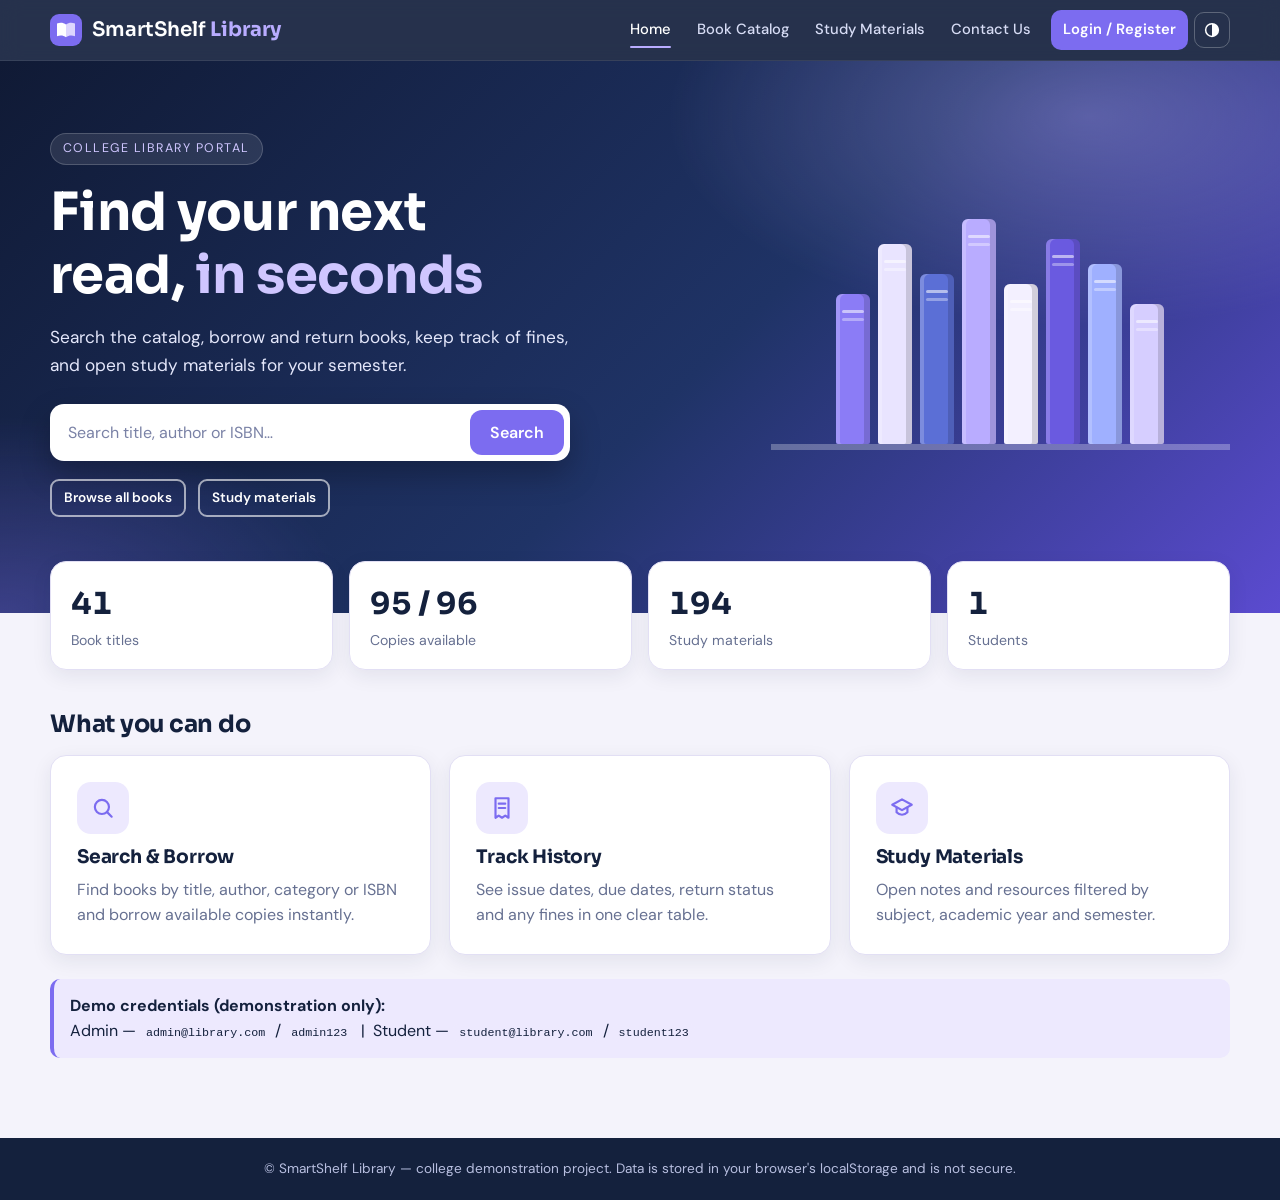
==== index.html @ 4c3dbc3a "Fix Vercel root page file names" ====
<!DOCTYPE html>
<html lang="en">
<head>
  <meta charset="UTF-8" />
  <meta name="viewport" content="width=device-width, initial-scale=1.0" />
  <title>SmartShelf Library – College Library Management System</title>
  <link rel="preconnect" href="https://fonts.googleapis.com" />
  <link rel="preconnect" href="https://fonts.gstatic.com" crossorigin />
  <link href="https://fonts.googleapis.com/css2?family=DM+Sans:wght@400;500;600;700&family=Sora:wght@500;600;700&display=swap" rel="stylesheet" />
  <link rel="stylesheet" href="style.css" />
</head>
<body>

  <!-- ========== HEADER / NAVIGATION ========== -->
  <header class="site-header">
    <div class="container header-inner">
      <a href="#" class="brand" data-page="home">
        <svg class="logo" viewBox="0 0 32 32" width="32" height="32" aria-hidden="true"><rect width="32" height="32" rx="9" fill="#7c6cf0"/><path d="M7 9.5c3.2-1.3 6.3-1 9 .9v12.8c-2.7-1.9-5.8-2.2-9-.9z" fill="#fff"/><path d="M25 9.5c-3.2-1.3-6.3-1-9 .9v12.8c2.7-1.9 5.8-2.2 9-.9z" fill="#ddd6fe"/></svg>
        <span>SmartShelf <b>Library</b></span></a>
      <button class="menu-toggle" id="menuToggle" aria-label="Toggle menu">☰</button>
      <nav class="main-nav" id="mainNav">
        <a href="#" data-page="home">Home</a>
        <a href="#" data-page="catalog">Book Catalog</a>
        <a href="#" data-page="materials">Study Materials</a>
        <a href="#" data-page="history" id="navHistory" hidden>My Borrowing</a>
        <a href="#" data-page="profile" id="navProfile" hidden>My Profile</a>
        <a href="#" data-page="admin" id="navAdmin" hidden>Admin Dashboard</a>
        <a href="#" data-page="contact">Contact Us</a>
        <a href="#" data-page="auth" id="navLogin" class="nav-cta">Login / Register</a>
        <button class="icon-btn" id="themeToggle" type="button" aria-label="Switch light or dark theme" title="Switch theme"><svg viewBox="0 0 24 24" width="18" height="18" aria-hidden="true"><circle cx="12" cy="12" r="8.5" fill="none" stroke="currentColor" stroke-width="2"/><path d="M12 3.5a8.5 8.5 0 0 1 0 17z" fill="currentColor"/></svg></button>
        <button class="btn btn-outline-light btn-sm" id="logoutBtn" hidden>Logout (<span id="navUserName"></span>)</button>
      </nav>
    </div>
  </header>

  <main>

    <!-- ========== HOME ========== -->
    <section class="page active" id="page-home">
      <div class="hero">
        <div class="container hero-inner">
          <div>
            <span class="eyebrow">College Library Portal</span>
            <h1>Find your next read, <span>in seconds</span></h1>
            <p>Search the catalog, borrow and return books, keep track of fines, and open study materials for your semester.</p>
            <form class="hero-search" id="heroSearch" role="search">
              <input type="search" id="heroQuery" placeholder="Search title, author or ISBN…" aria-label="Search books" />
              <button class="btn btn-primary" type="submit">Search</button>
            </form>
            <div class="hero-actions">
              <button class="btn btn-ghost btn-sm" data-page="catalog">Browse all books</button>
              <button class="btn btn-ghost btn-sm" data-page="materials">Study materials</button>
            </div>
          </div>
          <div class="shelf" aria-hidden="true">
            <span style="--h:150px;--c:#8b7cf6;--d:0"></span><span style="--h:200px;--c:#e9e4ff;--d:1"></span>
            <span style="--h:170px;--c:#5b6fd6;--d:2"></span><span style="--h:225px;--c:#b9acff;--d:3"></span>
            <span style="--h:160px;--c:#f3f0ff;--d:4"></span><span style="--h:205px;--c:#6a5ae0;--d:5"></span>
            <span style="--h:180px;--c:#9fb0ff;--d:6"></span><span style="--h:140px;--c:#d6ceff;--d:7"></span>
          </div>
        </div>
      </div>
      <div class="container">
        <div class="stats-grid" id="homeStats"></div>
        <h2 class="section-title">What you can do</h2>
        <div class="feature-grid">
          <div class="card feature"><div class="icon"><svg viewBox="0 0 24 24" width="26" height="26" fill="none" stroke="currentColor" stroke-width="2" stroke-linecap="round" stroke-linejoin="round"><circle cx="11" cy="11" r="6.5"/><path d="M20 20l-4.2-4.2"/></svg></div><h3>Search &amp; Borrow</h3><p>Find books by title, author, category or ISBN and borrow available copies instantly.</p></div>
          <div class="card feature"><div class="icon"><svg viewBox="0 0 24 24" width="26" height="26" fill="none" stroke="currentColor" stroke-width="2" stroke-linecap="round" stroke-linejoin="round"><path d="M6 3h12v18l-3-2-3 2-3-2-3 2z"/><path d="M9 8h6M9 12h6"/></svg></div><h3>Track History</h3><p>See issue dates, due dates, return status and any fines in one clear table.</p></div>
          <div class="card feature"><div class="icon"><svg viewBox="0 0 24 24" width="26" height="26" fill="none" stroke="currentColor" stroke-width="2" stroke-linecap="round" stroke-linejoin="round"><path d="M3 9l9-5 9 5-9 5z"/><path d="M7 11.5V16c1.5 1.6 3.2 2.2 5 2.2s3.5-.6 5-2.2v-4.5"/></svg></div><h3>Study Materials</h3><p>Open notes and resources filtered by subject, academic year and semester.</p></div>
        </div>
        <div class="notice">
          <strong>Demo credentials (demonstration only):</strong><br />
          Admin — <code>admin@library.com</code> / <code>admin123</code> &nbsp;|&nbsp;
          Student — <code>student@library.com</code> / <code>student123</code>
        </div>
      </div>
    </section>

    <!-- ========== BOOK CATALOG ========== -->
    <section class="page" id="page-catalog">
      <div class="container">
        <h2 class="page-title">Book Catalog</h2>
        <div class="toolbar">
          <input type="search" id="bookSearch" placeholder="Search by title, author, category or ISBN…" />
          <select id="bookCategory"><option value="">All categories</option></select>
        </div>
        <div class="book-grid" id="bookGrid"></div>
      </div>
    </section>

    <!-- ========== STUDY MATERIALS ========== -->
    <section class="page" id="page-materials">
      <div class="container">
        <h2 class="page-title">Study Materials</h2>
        <div class="toolbar">
          <input type="search" id="matSearch" placeholder="Search by title or subject…" />
          <select id="matYear">
            <option value="">All years</option>
            <option value="1">Year 1</option><option value="2">Year 2</option>
            <option value="3">Year 3</option><option value="4">Year 4</option>
          </select>
          <select id="matSem">
            <option value="">All semesters</option>
            <option value="1">Semester 1</option><option value="2">Semester 2</option>
            <option value="3">Semester 3</option><option value="4">Semester 4</option>
            <option value="5">Semester 5</option><option value="6">Semester 6</option>
            <option value="7">Semester 7</option><option value="8">Semester 8</option>
          </select>
        </div>
        <div class="book-grid" id="materialGrid"></div>
      </div>
    </section>

    <!-- ========== MY BORROWING HISTORY ========== -->
    <section class="page" id="page-history">
      <div class="container">
        <h2 class="page-title">My Borrowing History</h2>
        <div class="stats-grid" id="historyStats"></div>
        <div class="card">
          <div class="table-wrap">
            <table>
              <thead>
                <tr><th>Book</th><th>Issued</th><th>Expected Return</th><th>Returned</th><th>Status</th><th>Fine</th></tr>
              </thead>
              <tbody id="historyBody"></tbody>
            </table>
          </div>
        </div>
        <div class="notice" id="fineRuleNote"></div>
      </div>
    </section>

    <!-- ========== MY PROFILE ========== -->
    <section class="page" id="page-profile">
      <div class="container narrow">
        <h2 class="page-title">My Profile</h2>
        <div class="card pad">
          <div class="avatar" id="profileAvatar">?</div>
          <form id="profileForm" novalidate>
            <label for="profName">Name</label>
            <input type="text" id="profName" />
            <label for="profEmail">Email</label>
            <input type="email" id="profEmail" disabled />
            <label for="profRole">Account role</label>
            <input type="text" id="profRole" disabled />
            <button class="btn btn-primary" type="submit">Update Name</button>
          </form>
        </div>
      </div>
    </section>

    <!-- ========== ADMIN DASHBOARD ========== -->
    <section class="page" id="page-admin">
      <div class="container">
        <h2 class="page-title">Admin Dashboard</h2>
        <div class="tabs" id="adminTabs">
          <button class="tab active" data-tab="overview">Overview</button>
          <button class="tab" data-tab="books">Book Inventory</button>
          <button class="tab" data-tab="issue">Issue &amp; Return</button>
          <button class="tab" data-tab="fines">Fines</button>
          <button class="tab" data-tab="materials">Study Materials</button>
          <button class="tab" data-tab="users">Users</button>
          <button class="tab" data-tab="messages">Messages</button>
        </div>

        <!-- Overview -->
        <div class="tab-pane active" id="tab-overview">
          <div class="stats-grid" id="adminStats"></div>
          <div class="card pad">
            <h3>Recent borrowing activity</h3>
            <ul class="activity" id="recentActivity"></ul>
          </div>
          <div class="card pad">
            <h3>Demo data</h3>
            <p class="muted">Restore the original sample books, materials, users and records.</p>
            <button class="btn btn-danger" id="resetDataBtn">Reset demo data</button>
          </div>
        </div>

        <!-- Book inventory -->
        <div class="tab-pane" id="tab-books">
          <div class="pane-head"><h3>Book Inventory</h3><button class="btn btn-primary" id="addBookBtn">+ Add Book</button></div>
          <div class="card"><div class="table-wrap">
            <table>
              <thead><tr><th>Title / Author</th><th>Category</th><th>ISBN</th><th>Total</th><th>Issued</th><th>Available</th><th>Actions</th></tr></thead>
              <tbody id="adminBooksBody"></tbody>
            </table>
          </div></div>
        </div>

        <!-- Issue / return -->
        <div class="tab-pane" id="tab-issue">
          <div class="card pad">
            <h3>Issue a book</h3>
            <form id="issueForm" class="inline-form" novalidate>
              <div><label for="issueEmail">Student email</label><input type="email" id="issueEmail" placeholder="student@library.com" /></div>
              <div><label for="issueBook">Book</label><select id="issueBook"></select></div>
              <div><button class="btn btn-primary" type="submit">Issue Book</button></div>
            </form>
            <p class="muted">Issue date is today; expected return is 14 days later.</p>
          </div>
          <div class="card"><div class="table-wrap">
            <table>
              <thead><tr><th>Student</th><th>Book</th><th>Issued</th><th>Due</th><th>Returned</th><th>Status</th><th>Action</th></tr></thead>
              <tbody id="adminRecordsBody"></tbody>
            </table>
          </div></div>
        </div>

        <!-- Fines -->
        <div class="tab-pane" id="tab-fines">
          <div class="card pad">
            <h3>Fine settings</h3>
            <form id="rateForm" class="inline-form" novalidate>
              <div><label for="fineRate">Fine per overdue day (₹)</label><input type="number" id="fineRate" min="0" step="1" /></div>
              <div><button class="btn btn-primary" type="submit">Save Rate</button></div>
            </form>
            <p class="muted">Changing the rate affects books still issued. Returned books keep the rate used when they were returned.</p>
          </div>
          <div class="stats-grid" id="fineStats"></div>
          <div class="card"><div class="table-wrap">
            <table>
              <thead><tr><th>Student</th><th>Book</th><th>Status</th><th>Calculation</th><th>Fine</th><th>Payment</th></tr></thead>
              <tbody id="adminFinesBody"></tbody>
            </table>
          </div></div>
        </div>

        <!-- Study materials -->
        <div class="tab-pane" id="tab-materials">
          <div class="pane-head"><h3>Study Materials</h3><button class="btn btn-primary" id="addMaterialBtn">+ Add Material</button></div>
          <div class="card"><div class="table-wrap">
            <table>
              <thead><tr><th>Title</th><th>Subject</th><th>Year</th><th>Sem</th><th>URL</th><th>Actions</th></tr></thead>
              <tbody id="adminMaterialsBody"></tbody>
            </table>
          </div></div>
        </div>

        <!-- Users -->
        <div class="tab-pane" id="tab-users">
          <h3>Registered Users</h3>
          <div class="card"><div class="table-wrap">
            <table>
              <thead><tr><th>Name</th><th>Email</th><th>Role</th><th>Active loans</th></tr></thead>
              <tbody id="adminUsersBody"></tbody>
            </table>
          </div></div>
        </div>

        <!-- Messages -->
        <div class="tab-pane" id="tab-messages">
          <h3>Contact Messages (stored locally)</h3>
          <div id="adminMessages"></div>
        </div>
      </div>
    </section>

    <!-- ========== CONTACT ========== -->
    <section class="page" id="page-contact">
      <div class="container narrow">
        <h2 class="page-title">Contact Us</h2>
        <div class="card pad">
          <form id="contactForm" novalidate>
            <label for="cName">Name</label>
            <input type="text" id="cName" />
            <label for="cEmail">Email</label>
            <input type="email" id="cEmail" />
            <label for="cSubject">Subject</label>
            <input type="text" id="cSubject" />
            <label for="cMessage">Message</label>
            <textarea id="cMessage" rows="5"></textarea>
            <button class="btn btn-primary" type="submit">Submit</button>
          </form>
          <p class="muted small">Demo notice: messages are saved only in this browser's localStorage. No email is sent.</p>
        </div>
      </div>
    </section>

    <!-- ========== LOGIN / REGISTER ========== -->
    <section class="page" id="page-auth">
      <div class="container narrow">
        <div class="card pad">
          <div class="tabs">
            <button class="tab active" data-auth="login">Login</button>
            <button class="tab" data-auth="register">Register</button>
          </div>

          <form id="loginForm" novalidate>
            <label for="loginEmail">Email</label>
            <input type="email" id="loginEmail" autocomplete="username" />
            <label for="loginPassword">Password</label>
            <input type="password" id="loginPassword" autocomplete="current-password" />
            <button class="btn btn-primary block" type="submit">Log In</button>
            <div class="notice small">
              <strong>Demonstration credentials only</strong><br />
              Admin: admin@library.com / admin123<br />
              Student: student@library.com / student123
            </div>
          </form>

          <form id="registerForm" novalidate hidden>
            <label for="regName">Full name</label>
            <input type="text" id="regName" />
            <label for="regEmail">Email</label>
            <input type="email" id="regEmail" />
            <label for="regPassword">Password (min 6 characters)</label>
            <input type="password" id="regPassword" autocomplete="new-password" />
            <button class="btn btn-primary block" type="submit">Create Account</button>
            <p class="muted small">Demo only — do not use a real password.</p>
          </form>
        </div>
      </div>
    </section>
  </main>

  <footer class="site-footer">
    <div class="container">© SmartShelf Library — college demonstration project. Data is stored in your browser's localStorage and is not secure.</div>
  </footer>

  <!-- ========== BOOK MODAL ========== -->
  <div class="modal" id="bookModal" hidden>
    <div class="modal-box">
      <h3 id="bookModalTitle">Add Book</h3>
      <form id="bookForm" novalidate>
        <input type="hidden" id="bookId" />
        <label for="bTitle">Title</label><input type="text" id="bTitle" />
        <label for="bAuthor">Author</label><input type="text" id="bAuthor" />
        <label for="bCategory">Category</label><input type="text" id="bCategory" list="categoryList" />
        <datalist id="categoryList"></datalist>
        <label for="bIsbn">ISBN (10 or 13 digits)</label><input type="text" id="bIsbn" />
        <label for="bDesc">Description</label><textarea id="bDesc" rows="3"></textarea>
        <label for="bTotal">Total copies</label><input type="number" id="bTotal" min="1" step="1" />
        <div class="modal-actions">
          <button type="button" class="btn btn-secondary" data-close="bookModal">Cancel</button>
          <button type="submit" class="btn btn-primary">Save Book</button>
        </div>
      </form>
    </div>
  </div>

  <!-- ========== MATERIAL MODAL ========== -->
  <div class="modal" id="materialModal" hidden>
    <div class="modal-box">
      <h3 id="materialModalTitle">Add Study Material</h3>
      <form id="materialForm" novalidate>
        <input type="hidden" id="mId" />
        <label for="mTitle">Title</label><input type="text" id="mTitle" />
        <label for="mSubject">Subject</label><input type="text" id="mSubject" />
        <label for="mYear">Academic year</label>
        <select id="mYear"><option value="1">Year 1</option><option value="2">Year 2</option><option value="3">Year 3</option><option value="4">Year 4</option></select>
        <label for="mSem">Semester</label>
        <select id="mSem">
          <option value="1">Semester 1</option><option value="2">Semester 2</option><option value="3">Semester 3</option><option value="4">Semester 4</option>
          <option value="5">Semester 5</option><option value="6">Semester 6</option><option value="7">Semester 7</option><option value="8">Semester 8</option>
        </select>
        <label for="mUrl">Resource URL (http:// or https://)</label><input type="url" id="mUrl" placeholder="https://…" />
        <div class="modal-actions">
          <button type="button" class="btn btn-secondary" data-close="materialModal">Cancel</button>
          <button type="submit" class="btn btn-primary">Save Material</button>
        </div>
      </form>
    </div>
  </div>

  <!-- ========== CONFIRM MODAL ========== -->
  <div class="modal" id="confirmModal" hidden>
    <div class="modal-box">
      <h3>Please confirm</h3>
      <p id="confirmText"></p>
      <div class="modal-actions">
        <button type="button" class="btn btn-secondary" data-close="confirmModal">Cancel</button>
        <button type="button" class="btn btn-danger" id="confirmYes">Yes, continue</button>
      </div>
    </div>
  </div>

  <!-- ========== TOASTS ========== -->
  <div class="toast-container" id="toastBox" aria-live="polite"></div>

  <script src="script.js"></script>
</body>
</html>
---- style.css ----
/* ===== CampusLib styles: navy, white and light purple (with dark mode) ===== */
:root {
  color-scheme: light;
  --font-display: "Sora", "Segoe UI", system-ui, sans-serif;
  --font-body: "DM Sans", "Segoe UI", system-ui, -apple-system, Roboto, Arial, sans-serif;
  --bg: #f4f3fb;
  --surface: #ffffff;
  --tint: #ede9fe;
  --tint-2: #f8f7ff;
  --ink: #14213d;
  --text: #2a3150;
  --muted: #667091;
  --border: #e2dff4;
  --primary: #7c6cf0;
  --primary-strong: #6757dd;
  --on-primary: #ffffff;
  --navy: #14213d;
  --navy-2: #1f3366;
  --on-navy: #d7dcf5;
  --ok: #17835a; --ok-bg: #dcf5ea;
  --bad: #c93a46; --bad-bg: #fde3e5;
  --warn: #a8680b; --warn-bg: #fdefd6;
  --info: #3b3f8f; --info-bg: #ede9fe;
  --shadow: 0 6px 20px rgba(20, 33, 61, 0.08);
  --shadow-hover: 0 14px 30px rgba(20, 33, 61, 0.16);
  --radius: 16px;
}
@media (prefers-color-scheme: dark) {
  :root:not([data-theme="light"]) {
    color-scheme: dark;
    --bg: #0d1324; --surface: #161e38; --tint: #262b5c; --tint-2: #1b2445;
    --ink: #eef0ff; --text: #cfd4ee; --muted: #96a0c6; --border: #2a3560;
    --primary: #9486ff; --primary-strong: #a89cff; --on-primary: #0d1324;
    --ok: #4fd1a1; --ok-bg: #123a2e; --bad: #ff7b86; --bad-bg: #3d1b24;
    --warn: #f0b45a; --warn-bg: #3a2c12; --info: #c4bcff; --info-bg: #2a2d63;
    --shadow: 0 6px 20px rgba(0, 0, 0, 0.35); --shadow-hover: 0 14px 30px rgba(0, 0, 0, 0.5);
  }
}
:root[data-theme="dark"] {
  color-scheme: dark;
  --bg: #0d1324; --surface: #161e38; --tint: #262b5c; --tint-2: #1b2445;
  --ink: #eef0ff; --text: #cfd4ee; --muted: #96a0c6; --border: #2a3560;
  --primary: #9486ff; --primary-strong: #a89cff; --on-primary: #0d1324;
  --ok: #4fd1a1; --ok-bg: #123a2e; --bad: #ff7b86; --bad-bg: #3d1b24;
  --warn: #f0b45a; --warn-bg: #3a2c12; --info: #c4bcff; --info-bg: #2a2d63;
  --shadow: 0 6px 20px rgba(0, 0, 0, 0.35); --shadow-hover: 0 14px 30px rgba(0, 0, 0, 0.5);
}

* { box-sizing: border-box; }
html { scroll-behavior: smooth; }
body {
  margin: 0;
  font-family: var(--font-body);
  color: var(--text);
  background: var(--bg);
  line-height: 1.6;
  min-height: 100vh;
  display: flex;
  flex-direction: column;
  transition: background .3s, color .3s;
}
main { flex: 1; }
[hidden] { display: none !important; }
h1, h2, h3 { font-family: var(--font-display); line-height: 1.2; margin: 0 0 .5rem; color: var(--ink); text-wrap: balance; letter-spacing: -0.01em; }
code { background: var(--tint); color: var(--ink); padding: 2px 6px; border-radius: 6px; font-size: .9em; }
.container { width: min(1180px, calc(100% - 32px)); margin: 0 auto; }
.narrow { width: min(560px, calc(100% - 32px)); margin: 0 auto; }
.muted { color: var(--muted); }
.small { font-size: .85rem; }
:focus-visible { outline: 3px solid var(--primary); outline-offset: 2px; }

/* ---------- Header ---------- */
.site-header { background: rgba(20, 33, 61, .92); backdrop-filter: blur(10px); -webkit-backdrop-filter: blur(10px); position: sticky; top: env(safe-area-inset-top, 0px); z-index: 50; border-bottom: 1px solid rgba(255,255,255,.08); }
.header-inner { display: flex; align-items: center; justify-content: space-between; padding: 10px 0; gap: 12px; }
.brand { display: flex; align-items: center; gap: 10px; color: #fff; text-decoration: none; font-family: var(--font-display); font-size: 1.25rem; font-weight: 600; }
.brand b { color: #b9acff; font-weight: 700; }
.logo { flex: none; }
.main-nav { display: flex; align-items: center; gap: 2px; flex-wrap: wrap; }
.main-nav a {
  position: relative; color: var(--on-navy); text-decoration: none; padding: 8px 12px; border-radius: 10px;
  font-size: .92rem; font-weight: 500; transition: background .2s, color .2s;
}
.main-nav a:hover { background: rgba(255,255,255,.1); color: #fff; }
.main-nav a.active { color: #fff; }
.main-nav a.active::after { content: ""; position: absolute; left: 12px; right: 12px; bottom: 2px; height: 2px; border-radius: 2px; background: #b9acff; }
.main-nav a.nav-cta { background: var(--primary); color: var(--on-primary); font-weight: 600; margin-left: 6px; }
.main-nav a.nav-cta.active::after { display: none; }
.menu-toggle { display: none; background: none; border: 0; color: #fff; font-size: 1.6rem; cursor: pointer; padding: 4px 8px; }
.icon-btn { display: inline-grid; place-items: center; width: 36px; height: 36px; margin-left: 4px; border-radius: 10px; border: 1px solid rgba(255,255,255,.25); background: transparent; color: #fff; cursor: pointer; transition: background .2s, transform .2s; }
.icon-btn:hover { background: rgba(255,255,255,.12); transform: rotate(20deg); }

/* ---------- Hero ---------- */
.hero {
  position: relative; overflow: hidden; color: #fff; padding: 72px 0 96px;
  background:
    radial-gradient(600px 300px at 85% 10%, rgba(185, 172, 255, .35), transparent 70%),
    radial-gradient(500px 280px at 0% 100%, rgba(124, 108, 240, .35), transparent 70%),
    linear-gradient(135deg, #101a35 0%, #1f3366 55%, #5b4bd0 100%);
}
.hero-inner { display: grid; grid-template-columns: minmax(0, 1.2fr) minmax(0, .8fr); gap: 32px; align-items: center; }
.eyebrow { display: inline-block; font-size: .78rem; letter-spacing: .12em; text-transform: uppercase; color: #cfc6ff; background: rgba(255,255,255,.1); border: 1px solid rgba(255,255,255,.18); padding: 5px 12px; border-radius: 999px; margin-bottom: 16px; }
.hero h1 { color: #fff; font-size: clamp(2rem, 5vw, 3.3rem); max-width: 640px; }
.hero h1 span { color: #cfc6ff; }
.hero p { max-width: 540px; font-size: 1.08rem; color: #e4e7fb; }
.hero-search { display: flex; gap: 8px; max-width: 520px; margin-top: 24px; background: #fff; padding: 6px; border-radius: 14px; box-shadow: 0 14px 30px rgba(0,0,0,.25); }
.hero-search input { border: 0; box-shadow: none; background: transparent; color: #14213d; flex: 1; min-width: 0; padding: 10px 12px; }
.hero-search input::placeholder { color: #7a82a6; }
.hero-search .btn { margin: 0 !important; flex: none; }
.hero-actions { display: flex; gap: 12px; flex-wrap: wrap; margin-top: 18px; }

/* decorative bookshelf */
.shelf { display: flex; align-items: flex-end; justify-content: center; gap: 8px; height: 250px; padding: 0 18px; border-bottom: 6px solid rgba(255,255,255,.28); }
.shelf span {
  width: 34px; height: var(--h); background: var(--c); border-radius: 6px 6px 2px 2px;
  box-shadow: inset -6px 0 0 rgba(0,0,0,.14), inset 4px 0 0 rgba(255,255,255,.2);
  transform-origin: bottom center; animation: sway 6s ease-in-out infinite; animation-delay: calc(var(--d) * -1s);
}
.shelf span::before { content: ""; display: block; margin: 16px 6px 0; height: 3px; border-radius: 2px; background: rgba(255,255,255,.55); box-shadow: 0 8px 0 rgba(255,255,255,.35); }
@keyframes sway { 0%, 100% { transform: rotate(0deg); } 50% { transform: rotate(1.6deg); } }

/* ---------- Layout bits ---------- */
.page { display: none; padding-bottom: 56px; }
.page.active { display: block; animation: fade .35s ease; }
@keyframes fade { from { opacity: 0; transform: translateY(8px); } to { opacity: 1; transform: none; } }
.page-title { font-size: 1.9rem; margin: 34px 0 6px; }
.page-sub { color: var(--muted); margin: 0 0 20px; }
.section-title { margin: 40px 0 16px; font-size: 1.5rem; }
.card { background: var(--surface); border-radius: var(--radius); box-shadow: var(--shadow); border: 1px solid var(--border); margin-bottom: 20px; transition: background .3s, border-color .3s; }
.card.pad { padding: 24px; }
.stats-grid { display: grid; grid-template-columns: repeat(auto-fit, minmax(190px, 1fr)); gap: 16px; margin: -52px 0 24px; position: relative; }
.page:not(#page-home) .stats-grid { margin: 0 0 20px; }
.stat { background: var(--surface); border-radius: var(--radius); padding: 18px 20px; box-shadow: var(--shadow); border: 1px solid var(--border); transition: transform .2s, box-shadow .2s; animation: rise .5s both; }
.stat:nth-child(2) { animation-delay: .06s; } .stat:nth-child(3) { animation-delay: .12s; }
.stat:nth-child(4) { animation-delay: .18s; } .stat:nth-child(5) { animation-delay: .24s; } .stat:nth-child(6) { animation-delay: .3s; }
.stat:hover { transform: translateY(-3px); box-shadow: var(--shadow-hover); }
.stat .num { font-family: var(--font-display); font-size: 1.9rem; font-weight: 700; color: var(--ink); font-variant-numeric: tabular-nums; }
.stat .lbl { color: var(--muted); font-size: .88rem; }
.stat.warn .num { color: var(--bad); }
@keyframes rise { from { opacity: 0; transform: translateY(14px); } to { opacity: 1; transform: none; } }
.feature-grid { display: grid; grid-template-columns: repeat(auto-fit, minmax(240px, 1fr)); gap: 18px; }
.feature { padding: 26px; margin: 0; transition: transform .2s, box-shadow .2s; }
.feature:hover { transform: translateY(-4px); box-shadow: var(--shadow-hover); }
.feature .icon { color: var(--primary); background: var(--tint); width: 52px; height: 52px; display: grid; place-items: center; border-radius: 14px; margin-bottom: 12px; }
.feature p { margin: 0; color: var(--muted); }
.notice { background: var(--tint); color: var(--ink); border-left: 4px solid var(--primary); padding: 14px 16px; border-radius: 10px; margin: 24px 0; }
.notice.small { margin: 16px 0 0; font-size: .85rem; }

/* ---------- Buttons ---------- */
.btn {
  display: inline-block; border: 0; cursor: pointer; font: inherit; font-weight: 600;
  padding: 10px 20px; border-radius: 12px; transition: transform .15s, box-shadow .2s, background .2s;
}
.btn:hover:not(:disabled) { transform: translateY(-2px); box-shadow: 0 8px 16px rgba(20,33,61,.2); }
.btn:active:not(:disabled) { transform: translateY(0); }
.btn:disabled { opacity: .55; cursor: not-allowed; }
.btn-primary { background: var(--primary); color: var(--on-primary); }
.btn-primary:hover:not(:disabled) { background: var(--primary-strong); }
.btn-secondary { background: var(--tint); color: var(--ink); }
.btn-danger { background: var(--bad); color: #fff; }
.btn-light { background: #fff; color: #14213d; }
.btn-ghost { background: transparent; color: #fff; border: 2px solid rgba(255,255,255,.6); }
.btn-outline-light { background: transparent; color: #fff; border: 1px solid rgba(255,255,255,.5); margin-left: 4px; }
.btn-sm { padding: 6px 12px; font-size: .85rem; border-radius: 9px; }
.block { width: 100%; margin-top: 8px; }

/* ---------- Forms ---------- */
label { display: block; font-weight: 600; font-size: .9rem; margin: 14px 0 6px; color: var(--ink); }
input, select, textarea {
  width: 100%; font: inherit; padding: 10px 12px; border: 1.5px solid var(--border);
  border-radius: 10px; background: var(--surface); color: var(--text); transition: border-color .2s, box-shadow .2s;
}
input:focus, select:focus, textarea:focus { outline: none; border-color: var(--primary); box-shadow: 0 0 0 3px rgba(124,108,240,.25); }
input:disabled { background: var(--tint-2); color: var(--muted); }
.invalid { border-color: var(--bad) !important; box-shadow: 0 0 0 3px rgba(214,69,80,.2) !important; }
form .btn[type="submit"] { margin-top: 18px; }
.toolbar { display: flex; gap: 12px; flex-wrap: wrap; margin-bottom: 22px; }
.toolbar input { flex: 2 1 260px; }
.toolbar select { flex: 1 1 160px; }
.inline-form { display: flex; gap: 14px; flex-wrap: wrap; align-items: flex-end; }
.inline-form > div { flex: 1 1 200px; min-width: 0; }
.inline-form .btn { margin: 0 !important; }

/* ---------- Book / material cards ---------- */
.book-grid { display: grid; grid-template-columns: repeat(auto-fill, minmax(260px, 1fr)); gap: 20px; }
.book-card { padding: 0; margin: 0; display: flex; flex-direction: column; overflow: hidden; transition: transform .2s, box-shadow .2s; animation: rise .5s both; animation-delay: calc(var(--i, 0) * 45ms); }
.book-card:hover { transform: translateY(-5px); box-shadow: var(--shadow-hover); }
.cover { position: relative; height: 128px; display: flex; flex-direction: column; justify-content: flex-end; padding: 14px 16px; color: #fff; background: linear-gradient(135deg, var(--c1), var(--c2)); overflow: hidden; }
.cover::after { content: ""; position: absolute; inset: 0 auto 0 14px; width: 6px; background: rgba(0,0,0,.16); box-shadow: 10px 0 0 rgba(255,255,255,.12); }
.cover.sm { height: 86px; }
.cover-letter { position: absolute; right: 12px; top: -14px; font-family: var(--font-display); font-weight: 700; font-size: 6.2rem; line-height: 1; color: rgba(255,255,255,.2); transition: transform .3s; }
.book-card:hover .cover-letter { transform: scale(1.08) rotate(-4deg); }
.cover-cat { position: relative; font-size: .72rem; letter-spacing: .1em; text-transform: uppercase; font-weight: 700; padding-left: 22px; text-shadow: 0 1px 2px rgba(0,0,0,.25); }
.card-body { padding: 16px 18px 18px; display: flex; flex-direction: column; gap: 6px; flex: 1; }
.book-card h3 { font-size: 1.04rem; margin: 0; }
.book-card .meta { color: var(--muted); font-size: .86rem; }
.book-card .desc { font-size: .9rem; flex: 1; margin: 2px 0; }
.book-card .foot { display: flex; justify-content: space-between; align-items: center; gap: 8px; margin-top: 8px; flex-wrap: wrap; }
.tag { display: inline-block; background: var(--tint); color: var(--info); font-size: .75rem; padding: 3px 10px; border-radius: 999px; font-weight: 600; }
.badge { display: inline-block; font-size: .78rem; font-weight: 700; padding: 3px 10px; border-radius: 999px; white-space: nowrap; }
.badge.ok { background: var(--ok-bg); color: var(--ok); }
.badge.bad { background: var(--bad-bg); color: var(--bad); }
.badge.warn { background: var(--warn-bg); color: var(--warn); }
.badge.info { background: var(--info-bg); color: var(--info); }
.empty-card { padding: 28px; text-align: center; color: var(--muted); }

/* ---------- Tables ---------- */
.table-wrap { overflow-x: auto; }
table { width: 100%; border-collapse: collapse; min-width: 640px; }
th { text-align: left; background: var(--tint); color: var(--ink); font-size: .8rem; letter-spacing: .04em; text-transform: uppercase; padding: 12px 14px; white-space: nowrap; }
td { padding: 12px 14px; border-top: 1px solid var(--border); font-size: .92rem; vertical-align: top; }
tbody tr { transition: background .15s; }
tbody tr:hover td { background: var(--tint-2); }
td small { color: var(--muted); }
td .btn { margin: 2px 2px 2px 0; }
.empty { text-align: center; color: var(--muted); padding: 30px 12px !important; }

/* ---------- Tabs ---------- */
.tabs { display: flex; gap: 6px; flex-wrap: wrap; margin-bottom: 20px; }
.tab { background: var(--surface); color: var(--ink); padding: 9px 16px; border-radius: 999px; font: inherit; font-weight: 600; cursor: pointer; border: 1px solid var(--border); transition: background .2s, transform .15s; }
.tab:hover { background: var(--tint); transform: translateY(-1px); }
.tab.active { background: var(--primary); color: var(--on-primary); border-color: var(--primary); }
.tab-pane { display: none; }
.tab-pane.active { display: block; animation: fade .3s ease; }
.pane-head { display: flex; justify-content: space-between; align-items: center; margin-bottom: 12px; gap: 10px; flex-wrap: wrap; }

/* ---------- Misc ---------- */
.avatar { width: 84px; height: 84px; border-radius: 50%; background: linear-gradient(135deg, var(--navy-2), var(--primary)); color: #fff; font-family: var(--font-display); font-size: 2rem; display: grid; place-items: center; margin-bottom: 8px; box-shadow: 0 0 0 4px var(--tint); }
.activity { list-style: none; padding: 0; margin: 10px 0 0; }
.activity li { display: flex; gap: 12px; align-items: baseline; padding: 11px 0; border-bottom: 1px solid var(--border); font-size: .92rem; }
.activity li:last-child { border: 0; }
.act-dot { flex: none; width: 10px; height: 10px; border-radius: 50%; transform: translateY(1px); }
.act-dot.out { background: var(--primary); }
.act-dot.back { background: var(--ok); }
.msg { padding: 16px 20px; margin-bottom: 14px; }
.msg-head { display: flex; justify-content: space-between; gap: 10px; flex-wrap: wrap; }

/* ---------- Modal ---------- */
.modal { position: fixed; inset: 0; background: rgba(10,16,35,.6); backdrop-filter: blur(3px); display: grid; place-items: center; z-index: 100; padding: 16px; }
.modal-box { background: var(--surface); color: var(--text); border: 1px solid var(--border); border-radius: var(--radius); padding: 24px; width: min(520px, 100%); max-height: 92vh; overflow-y: auto; animation: pop .22s ease; }
@keyframes pop { from { opacity: 0; transform: scale(.96) translateY(8px); } to { opacity: 1; transform: none; } }
.modal-actions { display: flex; justify-content: flex-end; gap: 10px; margin-top: 20px; }
.modal-actions .btn { margin: 0 !important; }

/* ---------- Toasts ---------- */
.toast-container { position: fixed; top: calc(70px + env(safe-area-inset-top, 0px)); right: 16px; z-index: 200; display: flex; flex-direction: column; gap: 10px; max-width: min(360px, calc(100vw - 32px)); }
.toast { padding: 12px 16px; border-radius: 12px; color: #fff; box-shadow: var(--shadow-hover); animation: slide .3s ease; font-size: .93rem; }
.toast.success { background: #17835a; }
.toast.error { background: #c93a46; }
.toast.info { background: #1f3366; }
@keyframes slide { from { opacity: 0; transform: translateX(30px); } to { opacity: 1; transform: none; } }

.site-footer { background: var(--navy); color: #b8bfe0; text-align: center; padding: 20px 0; font-size: .85rem; }

/* ---------- Responsive ---------- */
@media (max-width: 880px) {
  .menu-toggle { display: block; }
  .main-nav { display: none; width: 100%; flex-direction: column; align-items: stretch; padding-bottom: 8px; }
  .main-nav.open { display: flex; animation: fade .2s ease; }
  .main-nav a.active::after { display: none; }
  .main-nav a.active { background: rgba(255,255,255,.12); }
  .main-nav a.nav-cta { margin-left: 0; text-align: center; }
  .icon-btn { width: 100%; margin: 4px 0; }
  .btn-outline-light { margin: 4px 0 0; }
  .header-inner { flex-wrap: wrap; }
  .hero { padding: 52px 0 80px; }
  .hero-inner { grid-template-columns: 1fr; }
  .shelf { display: none; }
}
/* On phones, tables become stacked cards: each row is one card with labelled values */
@media (max-width: 640px) {
  .page-title { font-size: 1.5rem; }
  .stats-grid { grid-template-columns: repeat(2, 1fr); }
  .card .table-wrap { overflow: visible; }
  table { min-width: 0; }
  thead { display: none; }
  table, tbody, tr, td { display: block; width: 100%; }
  tr { padding: 10px 14px; border-top: 1px solid var(--border); }
  tbody tr:first-child { border-top: 0; }
  td { display: flex; justify-content: space-between; gap: 16px; border: 0; padding: 6px 0; text-align: right; }
  td::before { content: attr(data-label); flex: none; font-weight: 700; font-size: .75rem; letter-spacing: .04em; text-transform: uppercase; color: var(--muted); text-align: left; padding-top: 2px; }
  td.empty { display: block; text-align: center; }
  td.empty::before { display: none; }
  tr:hover td { background: transparent; }
  #adminTabs { flex-wrap: nowrap; overflow-x: auto; padding-bottom: 6px; }
  #adminTabs .tab { flex: none; }
  .hero-search { flex-direction: column; }
  .hero-search .btn { width: 100%; }
}

@media (prefers-reduced-motion: reduce) {
  *, *::before, *::after { animation: none !important; transition: none !important; scroll-behavior: auto !important; }
}
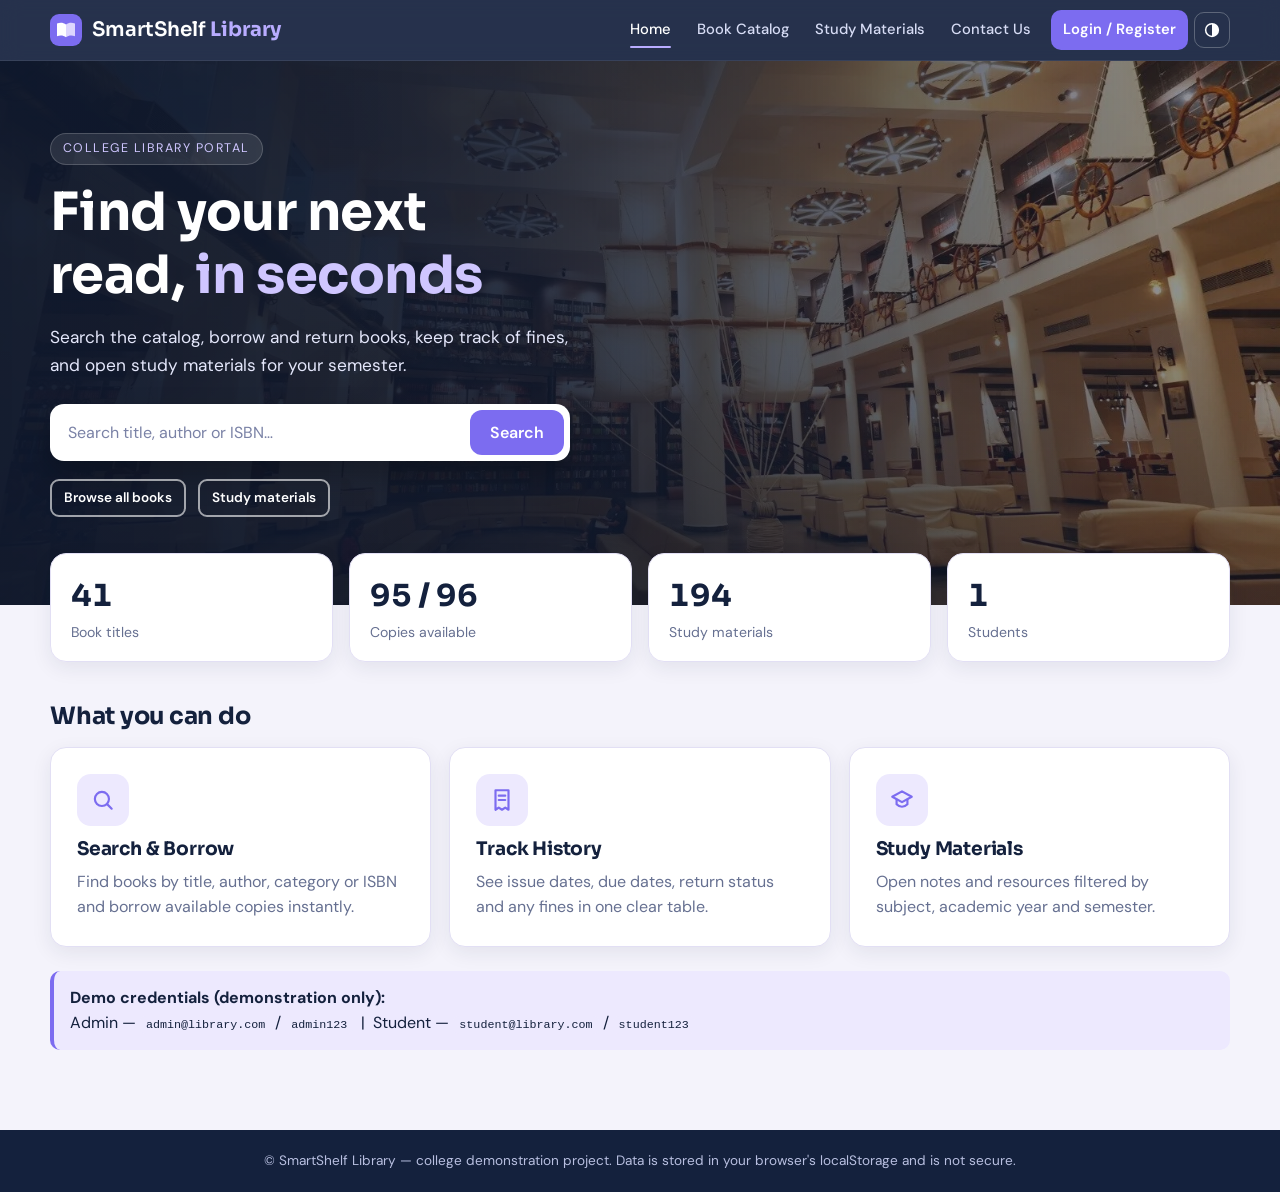
==== commit 8fc6f0d4: "Use library photo for home page hero" ====
--- a/index.html
+++ b/index.html
@@ -52,12 +52,6 @@
               <button class="btn btn-ghost btn-sm" data-page="materials">Study materials</button>
             </div>
           </div>
-          <div class="shelf" aria-hidden="true">
-            <span style="--h:150px;--c:#8b7cf6;--d:0"></span><span style="--h:200px;--c:#e9e4ff;--d:1"></span>
-            <span style="--h:170px;--c:#5b6fd6;--d:2"></span><span style="--h:225px;--c:#b9acff;--d:3"></span>
-            <span style="--h:160px;--c:#f3f0ff;--d:4"></span><span style="--h:205px;--c:#6a5ae0;--d:5"></span>
-            <span style="--h:180px;--c:#9fb0ff;--d:6"></span><span style="--h:140px;--c:#d6ceff;--d:7"></span>
-          </div>
         </div>
       </div>
       <div class="container">
--- a/style.css
+++ b/style.css
@@ -91,13 +91,13 @@
 
 /* ---------- Hero ---------- */
 .hero {
-  position: relative; overflow: hidden; color: #fff; padding: 72px 0 96px;
+  position: relative; overflow: hidden; color: #fff; padding: 72px 0 88px;
   background:
-    radial-gradient(600px 300px at 85% 10%, rgba(185, 172, 255, .35), transparent 70%),
-    radial-gradient(500px 280px at 0% 100%, rgba(124, 108, 240, .35), transparent 70%),
-    linear-gradient(135deg, #101a35 0%, #1f3366 55%, #5b4bd0 100%);
-}
-.hero-inner { display: grid; grid-template-columns: minmax(0, 1.2fr) minmax(0, .8fr); gap: 32px; align-items: center; }
+    linear-gradient(90deg, rgba(14, 24, 45, .96) 0%, rgba(14, 24, 45, .88) 40%, rgba(14, 24, 45, .38) 100%),
+    linear-gradient(0deg, rgba(14, 24, 45, .32), transparent 55%),
+    url("library-hero.webp") center 54% / cover no-repeat;
+}
+.hero-inner { display: grid; grid-template-columns: minmax(0, 1fr); align-items: center; }
 .eyebrow { display: inline-block; font-size: .78rem; letter-spacing: .12em; text-transform: uppercase; color: #cfc6ff; background: rgba(255,255,255,.1); border: 1px solid rgba(255,255,255,.18); padding: 5px 12px; border-radius: 999px; margin-bottom: 16px; }
 .hero h1 { color: #fff; font-size: clamp(2rem, 5vw, 3.3rem); max-width: 640px; }
 .hero h1 span { color: #cfc6ff; }
@@ -107,16 +107,6 @@
 .hero-search input::placeholder { color: #7a82a6; }
 .hero-search .btn { margin: 0 !important; flex: none; }
 .hero-actions { display: flex; gap: 12px; flex-wrap: wrap; margin-top: 18px; }
-
-/* decorative bookshelf */
-.shelf { display: flex; align-items: flex-end; justify-content: center; gap: 8px; height: 250px; padding: 0 18px; border-bottom: 6px solid rgba(255,255,255,.28); }
-.shelf span {
-  width: 34px; height: var(--h); background: var(--c); border-radius: 6px 6px 2px 2px;
-  box-shadow: inset -6px 0 0 rgba(0,0,0,.14), inset 4px 0 0 rgba(255,255,255,.2);
-  transform-origin: bottom center; animation: sway 6s ease-in-out infinite; animation-delay: calc(var(--d) * -1s);
-}
-.shelf span::before { content: ""; display: block; margin: 16px 6px 0; height: 3px; border-radius: 2px; background: rgba(255,255,255,.55); box-shadow: 0 8px 0 rgba(255,255,255,.35); }
-@keyframes sway { 0%, 100% { transform: rotate(0deg); } 50% { transform: rotate(1.6deg); } }
 
 /* ---------- Layout bits ---------- */
 .page { display: none; padding-bottom: 56px; }
@@ -264,7 +254,7 @@
   .header-inner { flex-wrap: wrap; }
   .hero { padding: 52px 0 80px; }
   .hero-inner { grid-template-columns: 1fr; }
-  .shelf { display: none; }
+  .hero { background-position: 64% center; }
 }
 /* On phones, tables become stacked cards: each row is one card with labelled values */
 @media (max-width: 640px) {
@@ -285,6 +275,7 @@
   #adminTabs .tab { flex: none; }
   .hero-search { flex-direction: column; }
   .hero-search .btn { width: 100%; }
+  .hero { background-image: linear-gradient(rgba(14, 24, 45, .78), rgba(14, 24, 45, .86)), url("library-hero.webp"); }
 }
 
 @media (prefers-reduced-motion: reduce) {
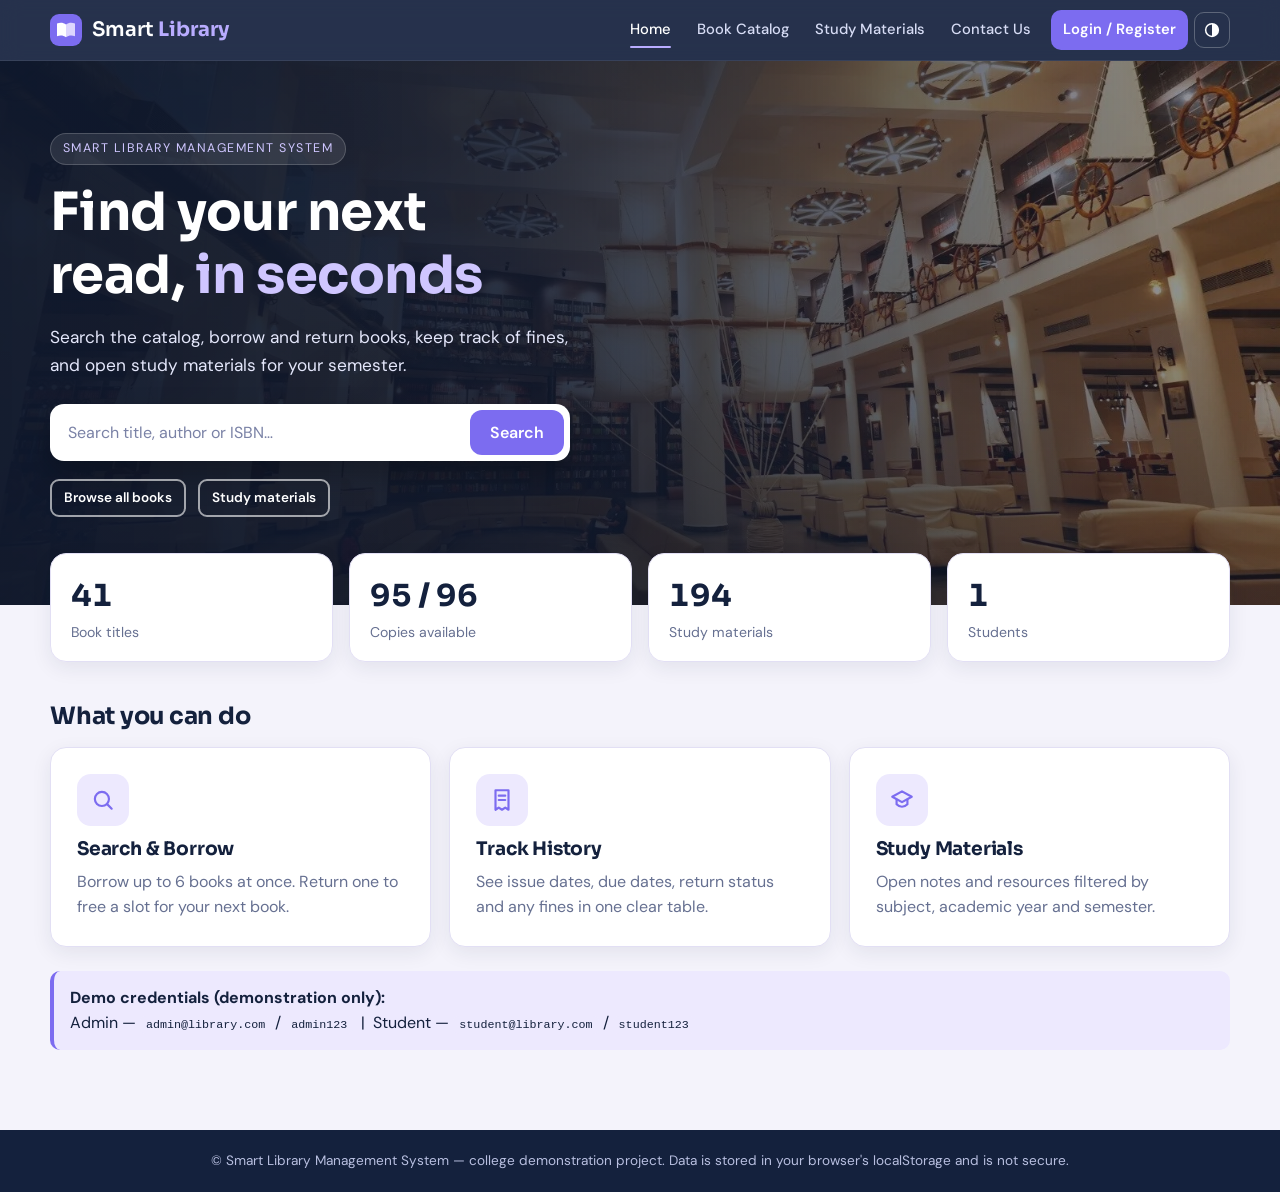
==== commit 979a11ff: "Update library name and student borrowing limit" ====
--- a/index.html
+++ b/index.html
@@ -3,7 +3,7 @@
 <head>
   <meta charset="UTF-8" />
   <meta name="viewport" content="width=device-width, initial-scale=1.0" />
-  <title>SmartShelf Library – College Library Management System</title>
+  <title>Smart Library Management System</title>
   <link rel="preconnect" href="https://fonts.googleapis.com" />
   <link rel="preconnect" href="https://fonts.gstatic.com" crossorigin />
   <link href="https://fonts.googleapis.com/css2?family=DM+Sans:wght@400;500;600;700&family=Sora:wght@500;600;700&display=swap" rel="stylesheet" />
@@ -16,7 +16,7 @@
     <div class="container header-inner">
       <a href="#" class="brand" data-page="home">
         <svg class="logo" viewBox="0 0 32 32" width="32" height="32" aria-hidden="true"><rect width="32" height="32" rx="9" fill="#7c6cf0"/><path d="M7 9.5c3.2-1.3 6.3-1 9 .9v12.8c-2.7-1.9-5.8-2.2-9-.9z" fill="#fff"/><path d="M25 9.5c-3.2-1.3-6.3-1-9 .9v12.8c2.7-1.9 5.8-2.2 9-.9z" fill="#ddd6fe"/></svg>
-        <span>SmartShelf <b>Library</b></span></a>
+        <span>Smart <b>Library</b></span></a>
       <button class="menu-toggle" id="menuToggle" aria-label="Toggle menu">☰</button>
       <nav class="main-nav" id="mainNav">
         <a href="#" data-page="home">Home</a>
@@ -40,7 +40,7 @@
       <div class="hero">
         <div class="container hero-inner">
           <div>
-            <span class="eyebrow">College Library Portal</span>
+            <span class="eyebrow">Smart Library Management System</span>
             <h1>Find your next read, <span>in seconds</span></h1>
             <p>Search the catalog, borrow and return books, keep track of fines, and open study materials for your semester.</p>
             <form class="hero-search" id="heroSearch" role="search">
@@ -58,7 +58,7 @@
         <div class="stats-grid" id="homeStats"></div>
         <h2 class="section-title">What you can do</h2>
         <div class="feature-grid">
-          <div class="card feature"><div class="icon"><svg viewBox="0 0 24 24" width="26" height="26" fill="none" stroke="currentColor" stroke-width="2" stroke-linecap="round" stroke-linejoin="round"><circle cx="11" cy="11" r="6.5"/><path d="M20 20l-4.2-4.2"/></svg></div><h3>Search &amp; Borrow</h3><p>Find books by title, author, category or ISBN and borrow available copies instantly.</p></div>
+          <div class="card feature"><div class="icon"><svg viewBox="0 0 24 24" width="26" height="26" fill="none" stroke="currentColor" stroke-width="2" stroke-linecap="round" stroke-linejoin="round"><circle cx="11" cy="11" r="6.5"/><path d="M20 20l-4.2-4.2"/></svg></div><h3>Search &amp; Borrow</h3><p>Borrow up to 6 books at once. Return one to free a slot for your next book.</p></div>
           <div class="card feature"><div class="icon"><svg viewBox="0 0 24 24" width="26" height="26" fill="none" stroke="currentColor" stroke-width="2" stroke-linecap="round" stroke-linejoin="round"><path d="M6 3h12v18l-3-2-3 2-3-2-3 2z"/><path d="M9 8h6M9 12h6"/></svg></div><h3>Track History</h3><p>See issue dates, due dates, return status and any fines in one clear table.</p></div>
           <div class="card feature"><div class="icon"><svg viewBox="0 0 24 24" width="26" height="26" fill="none" stroke="currentColor" stroke-width="2" stroke-linecap="round" stroke-linejoin="round"><path d="M3 9l9-5 9 5-9 5z"/><path d="M7 11.5V16c1.5 1.6 3.2 2.2 5 2.2s3.5-.6 5-2.2v-4.5"/></svg></div><h3>Study Materials</h3><p>Open notes and resources filtered by subject, academic year and semester.</p></div>
         </div>
@@ -74,6 +74,7 @@
     <section class="page" id="page-catalog">
       <div class="container">
         <h2 class="page-title">Book Catalog</h2>
+        <p class="notice small" id="borrowLimitNotice" aria-live="polite" hidden></p>
         <div class="toolbar">
           <input type="search" id="bookSearch" placeholder="Search by title, author, category or ISBN…" />
           <select id="bookCategory"><option value="">All categories</option></select>
@@ -309,7 +310,7 @@
   </main>
 
   <footer class="site-footer">
-    <div class="container">© SmartShelf Library — college demonstration project. Data is stored in your browser's localStorage and is not secure.</div>
+    <div class="container">© Smart Library Management System — college demonstration project. Data is stored in your browser's localStorage and is not secure.</div>
   </footer>
 
   <!-- ========== BOOK MODAL ========== -->
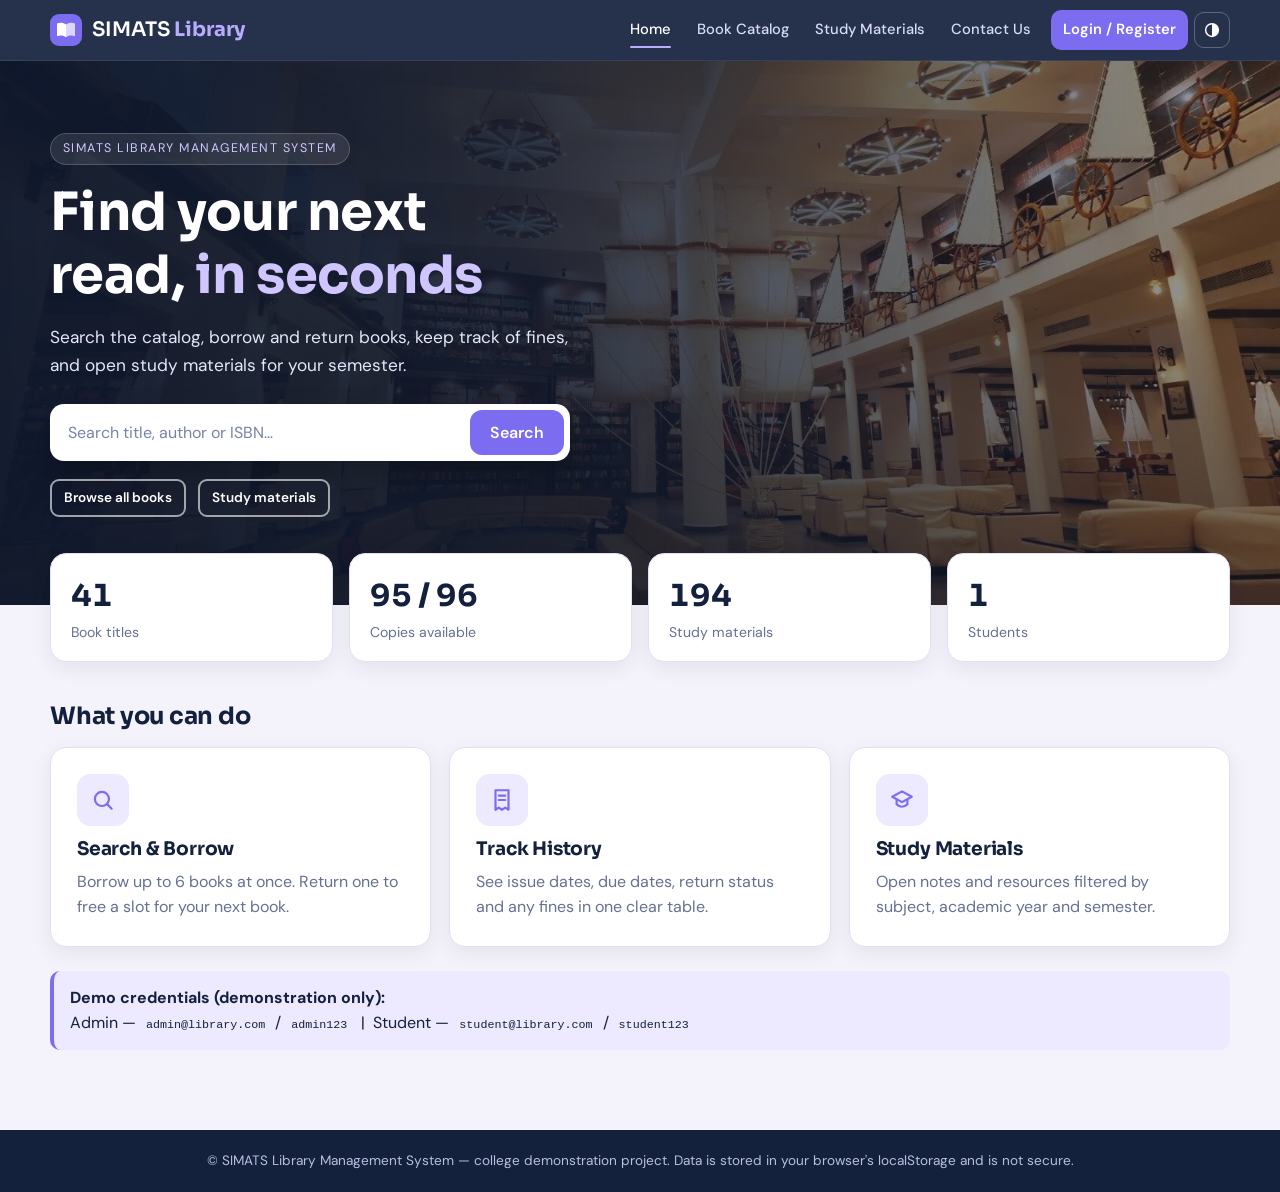
==== commit 7581a16f: "Rename app to SIMATS Library Management System" ====
--- a/index.html
+++ b/index.html
@@ -3,7 +3,7 @@
 <head>
   <meta charset="UTF-8" />
   <meta name="viewport" content="width=device-width, initial-scale=1.0" />
-  <title>Smart Library Management System</title>
+  <title>SIMATS Library Management System</title>
   <link rel="preconnect" href="https://fonts.googleapis.com" />
   <link rel="preconnect" href="https://fonts.gstatic.com" crossorigin />
   <link href="https://fonts.googleapis.com/css2?family=DM+Sans:wght@400;500;600;700&family=Sora:wght@500;600;700&display=swap" rel="stylesheet" />
@@ -16,7 +16,7 @@
     <div class="container header-inner">
       <a href="#" class="brand" data-page="home">
         <svg class="logo" viewBox="0 0 32 32" width="32" height="32" aria-hidden="true"><rect width="32" height="32" rx="9" fill="#7c6cf0"/><path d="M7 9.5c3.2-1.3 6.3-1 9 .9v12.8c-2.7-1.9-5.8-2.2-9-.9z" fill="#fff"/><path d="M25 9.5c-3.2-1.3-6.3-1-9 .9v12.8c2.7-1.9 5.8-2.2 9-.9z" fill="#ddd6fe"/></svg>
-        <span>Smart <b>Library</b></span></a>
+        <span>SIMATS <b>Library</b></span></a>
       <button class="menu-toggle" id="menuToggle" aria-label="Toggle menu">☰</button>
       <nav class="main-nav" id="mainNav">
         <a href="#" data-page="home">Home</a>
@@ -40,7 +40,7 @@
       <div class="hero">
         <div class="container hero-inner">
           <div>
-            <span class="eyebrow">Smart Library Management System</span>
+            <span class="eyebrow">SIMATS Library Management System</span>
             <h1>Find your next read, <span>in seconds</span></h1>
             <p>Search the catalog, borrow and return books, keep track of fines, and open study materials for your semester.</p>
             <form class="hero-search" id="heroSearch" role="search">
@@ -310,7 +310,7 @@
   </main>
 
   <footer class="site-footer">
-    <div class="container">© Smart Library Management System — college demonstration project. Data is stored in your browser's localStorage and is not secure.</div>
+    <div class="container">© SIMATS Library Management System — college demonstration project. Data is stored in your browser's localStorage and is not secure.</div>
   </footer>
 
   <!-- ========== BOOK MODAL ========== -->
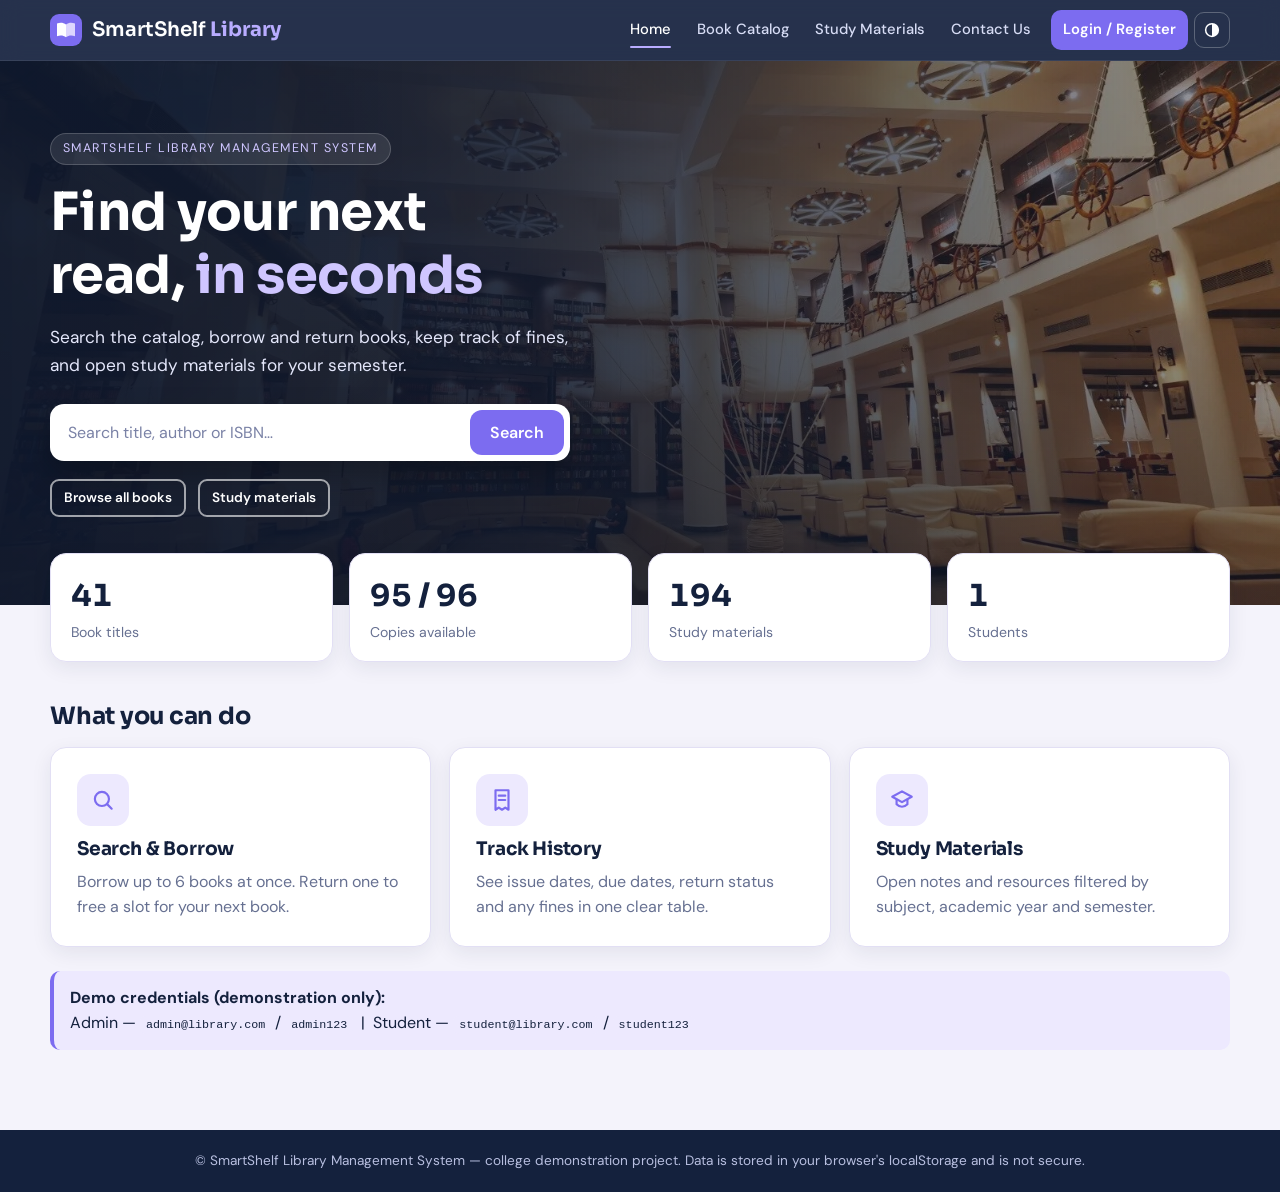
==== commit ab5fbf5e: "Restore SmartShelf Library branding" ====
--- a/index.html
+++ b/index.html
@@ -3,7 +3,7 @@
 <head>
   <meta charset="UTF-8" />
   <meta name="viewport" content="width=device-width, initial-scale=1.0" />
-  <title>SIMATS Library Management System</title>
+  <title>SmartShelf Library Management System</title>
   <link rel="preconnect" href="https://fonts.googleapis.com" />
   <link rel="preconnect" href="https://fonts.gstatic.com" crossorigin />
   <link href="https://fonts.googleapis.com/css2?family=DM+Sans:wght@400;500;600;700&family=Sora:wght@500;600;700&display=swap" rel="stylesheet" />
@@ -16,7 +16,7 @@
     <div class="container header-inner">
       <a href="#" class="brand" data-page="home">
         <svg class="logo" viewBox="0 0 32 32" width="32" height="32" aria-hidden="true"><rect width="32" height="32" rx="9" fill="#7c6cf0"/><path d="M7 9.5c3.2-1.3 6.3-1 9 .9v12.8c-2.7-1.9-5.8-2.2-9-.9z" fill="#fff"/><path d="M25 9.5c-3.2-1.3-6.3-1-9 .9v12.8c2.7-1.9 5.8-2.2 9-.9z" fill="#ddd6fe"/></svg>
-        <span>SIMATS <b>Library</b></span></a>
+        <span>SmartShelf <b>Library</b></span></a>
       <button class="menu-toggle" id="menuToggle" aria-label="Toggle menu">☰</button>
       <nav class="main-nav" id="mainNav">
         <a href="#" data-page="home">Home</a>
@@ -40,7 +40,7 @@
       <div class="hero">
         <div class="container hero-inner">
           <div>
-            <span class="eyebrow">SIMATS Library Management System</span>
+            <span class="eyebrow">SmartShelf Library Management System</span>
             <h1>Find your next read, <span>in seconds</span></h1>
             <p>Search the catalog, borrow and return books, keep track of fines, and open study materials for your semester.</p>
             <form class="hero-search" id="heroSearch" role="search">
@@ -310,7 +310,7 @@
   </main>
 
   <footer class="site-footer">
-    <div class="container">© SIMATS Library Management System — college demonstration project. Data is stored in your browser's localStorage and is not secure.</div>
+    <div class="container">© SmartShelf Library Management System — college demonstration project. Data is stored in your browser's localStorage and is not secure.</div>
   </footer>
 
   <!-- ========== BOOK MODAL ========== -->
